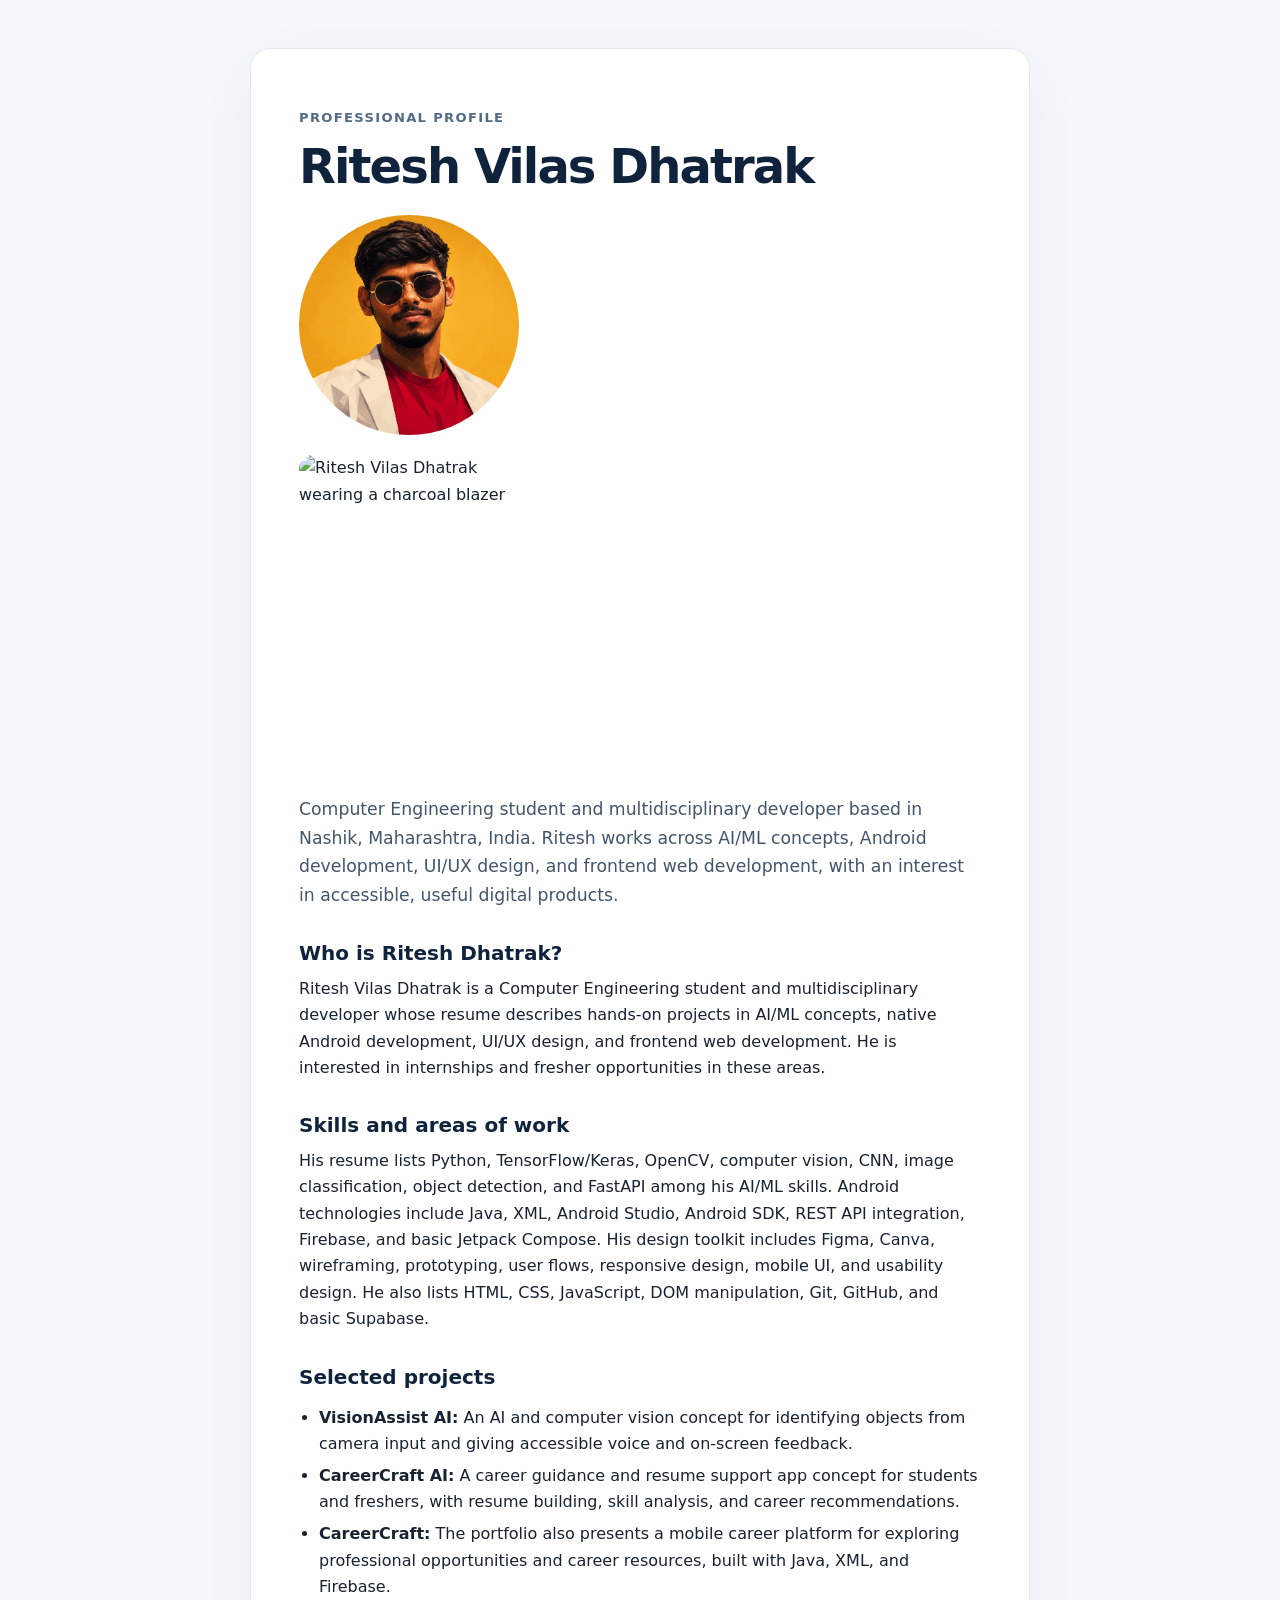
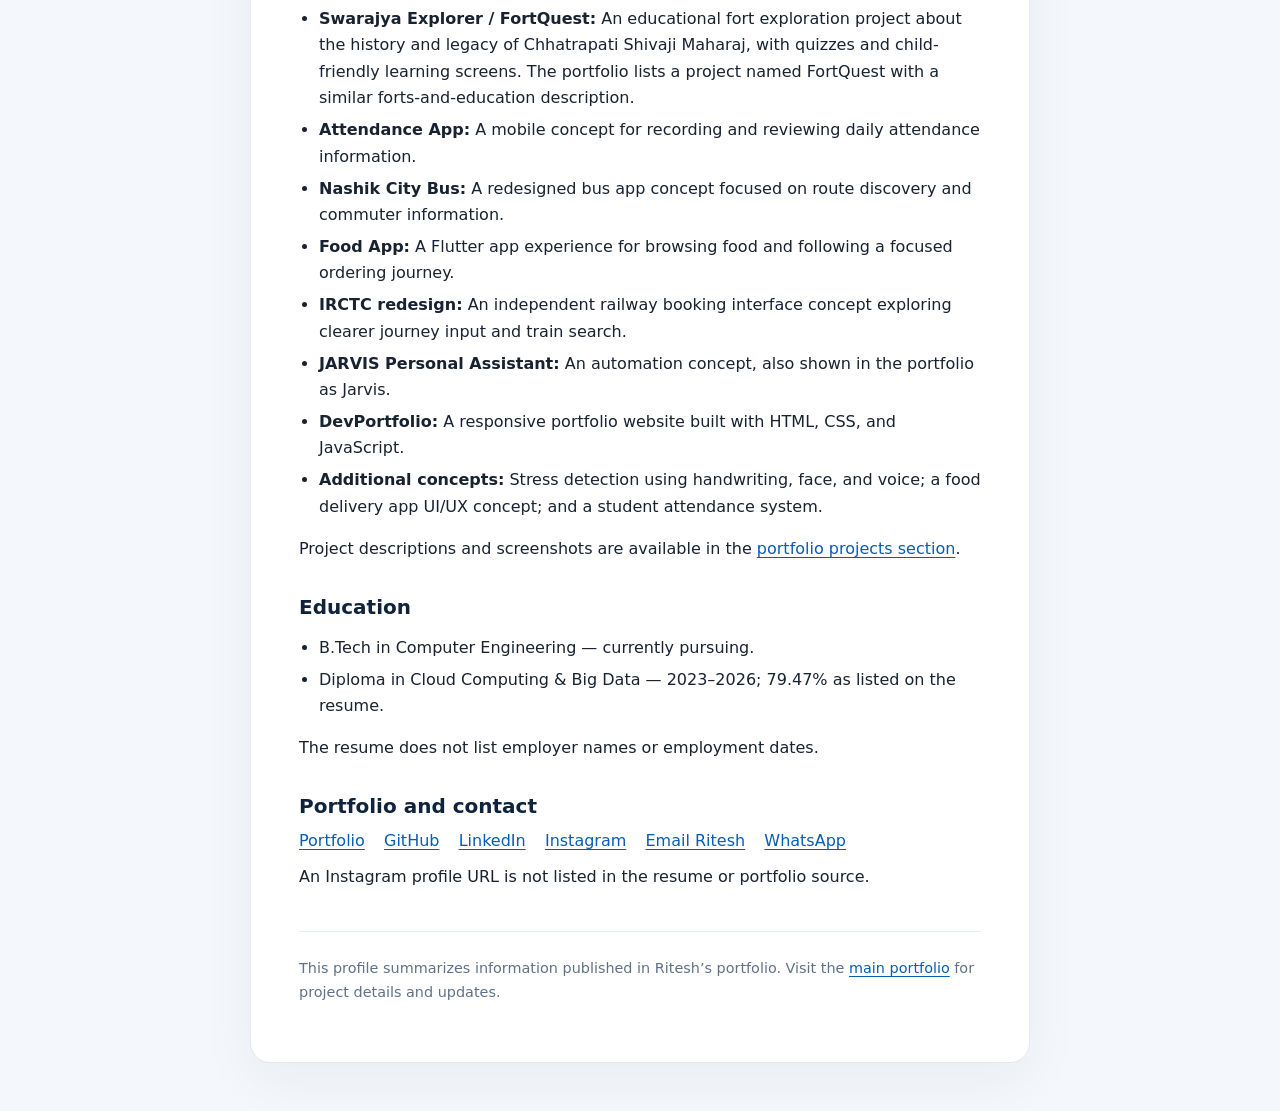
==== seo-identity.html @ d69629fd "Add files via upload" ====
﻿<!doctype html>
<html lang="en">
<head>
  <meta charset="utf-8">
  <meta name="viewport" content="width=device-width, initial-scale=1">
  <title>Ritesh Vilas Dhatrak | Android Developer &amp; UI/UX Designer</title>
  <meta name="description" content="Meet Ritesh Vilas Dhatrak, an Android and Flutter developer and UI/UX designer from Nashik, India. Explore his mobile app projects, skills and portfolio.">
  <meta name="robots" content="index, follow">
  <link rel="canonical" href="https://ritesh-portfolio-847.netlify.app/seo-identity.html">
  <meta property="og:title" content="Ritesh Vilas Dhatrak | Android Developer &amp; UI/UX Designer">
  <meta property="og:description" content="Android and Flutter development, UI/UX design, and selected mobile app projects by Ritesh Vilas Dhatrak.">
  <meta property="og:url" content="https://ritesh-portfolio-847.netlify.app/seo-identity.html">
  <meta property="og:type" content="profile">
  <meta property="og:image" content="https://ritesh-portfolio-847.netlify.app/2.png">
  <meta property="og:image:alt" content="Ritesh Vilas Dhatrak in a charcoal blazer">
  <meta property="og:image:alt" content="Portrait of Ritesh Vilas Dhatrak">
  <meta name="twitter:card" content="summary_large_image">
  <meta name="twitter:image" content="https://ritesh-portfolio-847.netlify.app/2.png">
  <meta name="twitter:image:alt" content="Portrait of Ritesh Vilas Dhatrak">
  <meta name="twitter:title" content="Ritesh Vilas Dhatrak | Android Developer &amp; UI/UX Designer">
  <meta name="twitter:description" content="Explore the skills, mobile app projects and portfolio of Ritesh Vilas Dhatrak.">
  <style>
    :root { color-scheme: light; font-family: system-ui, -apple-system, BlinkMacSystemFont, "Segoe UI", sans-serif; color: #182230; background: #f4f7fb; }
    * { box-sizing: border-box; }
    body { margin: 0; line-height: 1.65; }
    main { width: min(100% - 2rem, 780px); margin: 3rem auto; padding: clamp(1.4rem, 5vw, 3rem); background: #fff; border: 1px solid #e1e8f0; border-radius: 20px; box-shadow: 0 18px 55px #1e35500d; }
    h1, h2 { color: #10233d; line-height: 1.2; }
    h1 { margin: 0 0 .45rem; font-size: clamp(2rem, 6vw, 3rem); letter-spacing: -.04em; }
    h2 { margin: 2rem 0 .65rem; font-size: 1.25rem; }
    p { margin: .6rem 0; }
    .eyebrow { color: #536b86; font-size: .82rem; font-weight: 700; letter-spacing: .1em; text-transform: uppercase; }
    .intro { color: #43556b; font-size: 1.08rem; }
    ul { padding-left: 1.25rem; }
    li { margin: .35rem 0; }
    a { color: #075db5; text-underline-offset: .18em; }
    a:focus-visible { outline: 3px solid #73b7ff; outline-offset: 3px; }
    .links { display: flex; flex-wrap: wrap; gap: .6rem 1.2rem; }
    footer { margin-top: 2.5rem; padding-top: 1rem; border-top: 1px solid #e7edf4; color: #607187; font-size: .9rem; }
    @media (max-width: 520px) { main { margin: 1rem auto; border-radius: 14px; } }
  </style>
  <script type="application/ld+json">
  {
    "@context": "https://schema.org",
    "@type": "ProfilePage",
    "url": "https://ritesh-portfolio-847.netlify.app/seo-identity.html",
    "name": "Ritesh Vilas Dhatrak — Professional Profile",
    "mainEntity": {
      "@type": "Person",
      "@id": "https://ritesh-portfolio-847.netlify.app/#ritesh-vilas-dhatrak",
      "name": "Ritesh Vilas Dhatrak",
      "url": "https://ritesh-portfolio-847.netlify.app/",
      "jobTitle": ["AI/ML & Android Developer", "UI/UX Designer", "Frontend Developer"],
      "description": "Mobile application developer and UI/UX designer focused on Android and Flutter projects, useful digital products, and clear mobile experiences.",
      "image": [
        "https://ritesh-portfolio-847.netlify.app/uiuxprofile.png",
        "https://ritesh-portfolio-847.netlify.app/2.png"
      ],
      "email": "mailto:riteshdhatrak466@gmail.com",
      "sameAs": [
        "https://github.com/ritesh15666",
        "https://www.linkedin.com/in/ritesh-dhatrak74",
        "https://www.instagram.com/riteshdhatrak74/",
        "https://wa.me/919730023633"
      ],
      "knowsAbout": ["AI/ML concepts", "Computer vision", "Object detection", "Image classification", "Python", "TensorFlow", "Keras", "OpenCV", "CNN", "Android development", "Java", "XML", "Android Studio", "Android SDK", "REST API integration", "Firebase", "Jetpack Compose", "UI/UX design", "Figma", "Canva", "Wireframing", "Prototyping", "User flows", "Frontend development", "HTML", "CSS", "JavaScript", "Git", "GitHub", "Flutter", "Dart"]
    }
  }
  </script>
</head>
<body>
  <main>
    <header>
      <p class="eyebrow">Professional profile</p>
      <h1>Ritesh Vilas Dhatrak</h1>
      <img src="uiuxprofile.png" width="220" height="220" alt="Portrait of Ritesh Vilas Dhatrak" style="display:block;width:min(220px,55vw);height:auto;aspect-ratio:1;object-fit:cover;border-radius:50%;margin:1.25rem 0">
      <div style="display:flex;flex-wrap:wrap;gap:1rem;margin:1.25rem 0">
        <img src="2.png" width="220" height="320" alt="Ritesh Vilas Dhatrak wearing a charcoal blazer" style="display:block;width:min(220px,42vw);height:auto;object-fit:cover;border-radius:14px">
      </div>
      <p class="intro">Computer Engineering student and multidisciplinary developer based in Nashik, Maharashtra, India. Ritesh works across AI/ML concepts, Android development, UI/UX design, and frontend web development, with an interest in accessible, useful digital products.</p>
    </header>

    <section aria-labelledby="about-heading">
      <h2 id="about-heading">Who is Ritesh Dhatrak?</h2>
      <p>Ritesh Vilas Dhatrak is a Computer Engineering student and multidisciplinary developer whose resume describes hands-on projects in AI/ML concepts, native Android development, UI/UX design, and frontend web development. He is interested in internships and fresher opportunities in these areas.</p>
    </section>

    <section aria-labelledby="skills-heading">
      <h2 id="skills-heading">Skills and areas of work</h2>
      <p>His resume lists Python, TensorFlow/Keras, OpenCV, computer vision, CNN, image classification, object detection, and FastAPI among his AI/ML skills. Android technologies include Java, XML, Android Studio, Android SDK, REST API integration, Firebase, and basic Jetpack Compose. His design toolkit includes Figma, Canva, wireframing, prototyping, user flows, responsive design, mobile UI, and usability design. He also lists HTML, CSS, JavaScript, DOM manipulation, Git, GitHub, and basic Supabase.</p>
    </section>

    <section aria-labelledby="projects-heading">
      <h2 id="projects-heading">Selected projects</h2>
      <ul>
        <li><strong>VisionAssist AI:</strong> An AI and computer vision concept for identifying objects from camera input and giving accessible voice and on-screen feedback.</li>
        <li><strong>CareerCraft AI:</strong> A career guidance and resume support app concept for students and freshers, with resume building, skill analysis, and career recommendations.</li>
        <li><strong>CareerCraft:</strong> The portfolio also presents a mobile career platform for exploring professional opportunities and career resources, built with Java, XML, and Firebase.</li>
        <li><strong>Swarajya Explorer / FortQuest:</strong> An educational fort exploration project about the history and legacy of Chhatrapati Shivaji Maharaj, with quizzes and child-friendly learning screens. The portfolio lists a project named FortQuest with a similar forts-and-education description.</li>
        <li><strong>Attendance App:</strong> A mobile concept for recording and reviewing daily attendance information.</li>
        <li><strong>Nashik City Bus:</strong> A redesigned bus app concept focused on route discovery and commuter information.</li>
        <li><strong>Food App:</strong> A Flutter app experience for browsing food and following a focused ordering journey.</li>
        <li><strong>IRCTC redesign:</strong> An independent railway booking interface concept exploring clearer journey input and train search.</li>
        <li><strong>JARVIS Personal Assistant:</strong> An automation concept, also shown in the portfolio as Jarvis.</li>
        <li><strong>DevPortfolio:</strong> A responsive portfolio website built with HTML, CSS, and JavaScript.</li>
        <li><strong>Additional concepts:</strong> Stress detection using handwriting, face, and voice; a food delivery app UI/UX concept; and a student attendance system.</li>
      </ul>
      <p>Project descriptions and screenshots are available in the <a href="https://ritesh-portfolio-847.netlify.app/#projects">portfolio projects section</a>.</p>
    </section>

    <section aria-labelledby="education-heading">
      <h2 id="education-heading">Education</h2>
      <ul>
        <li>B.Tech in Computer Engineering — currently pursuing.</li>
        <li>Diploma in Cloud Computing &amp; Big Data — 2023–2026; 79.47% as listed on the resume.</li>
      </ul>
      <p>The resume does not list employer names or employment dates.</p>
    </section>

    <section aria-labelledby="links-heading">
      <h2 id="links-heading">Portfolio and contact</h2>
      <p class="links">
        <a href="https://ritesh-portfolio-847.netlify.app/">Portfolio</a>
        <a href="https://github.com/ritesh15666" rel="me">GitHub</a>
        <a href="https://www.linkedin.com/in/ritesh-dhatrak74" rel="me">LinkedIn</a>
        <a href="https://www.instagram.com/riteshdhatrak74/" rel="me">Instagram</a>
        <a href="mailto:riteshdhatrak466@gmail.com">Email Ritesh</a>
        <a href="https://wa.me/919730023633" rel="me">WhatsApp</a>
      </p>
      <p>An Instagram profile URL is not listed in the resume or portfolio source.</p>
    </section>

    <footer>
      <p>This profile summarizes information published in Ritesh’s portfolio. Visit the <a href="https://ritesh-portfolio-847.netlify.app/">main portfolio</a> for project details and updates.</p>
    </footer>
  </main>
</body>
</html>
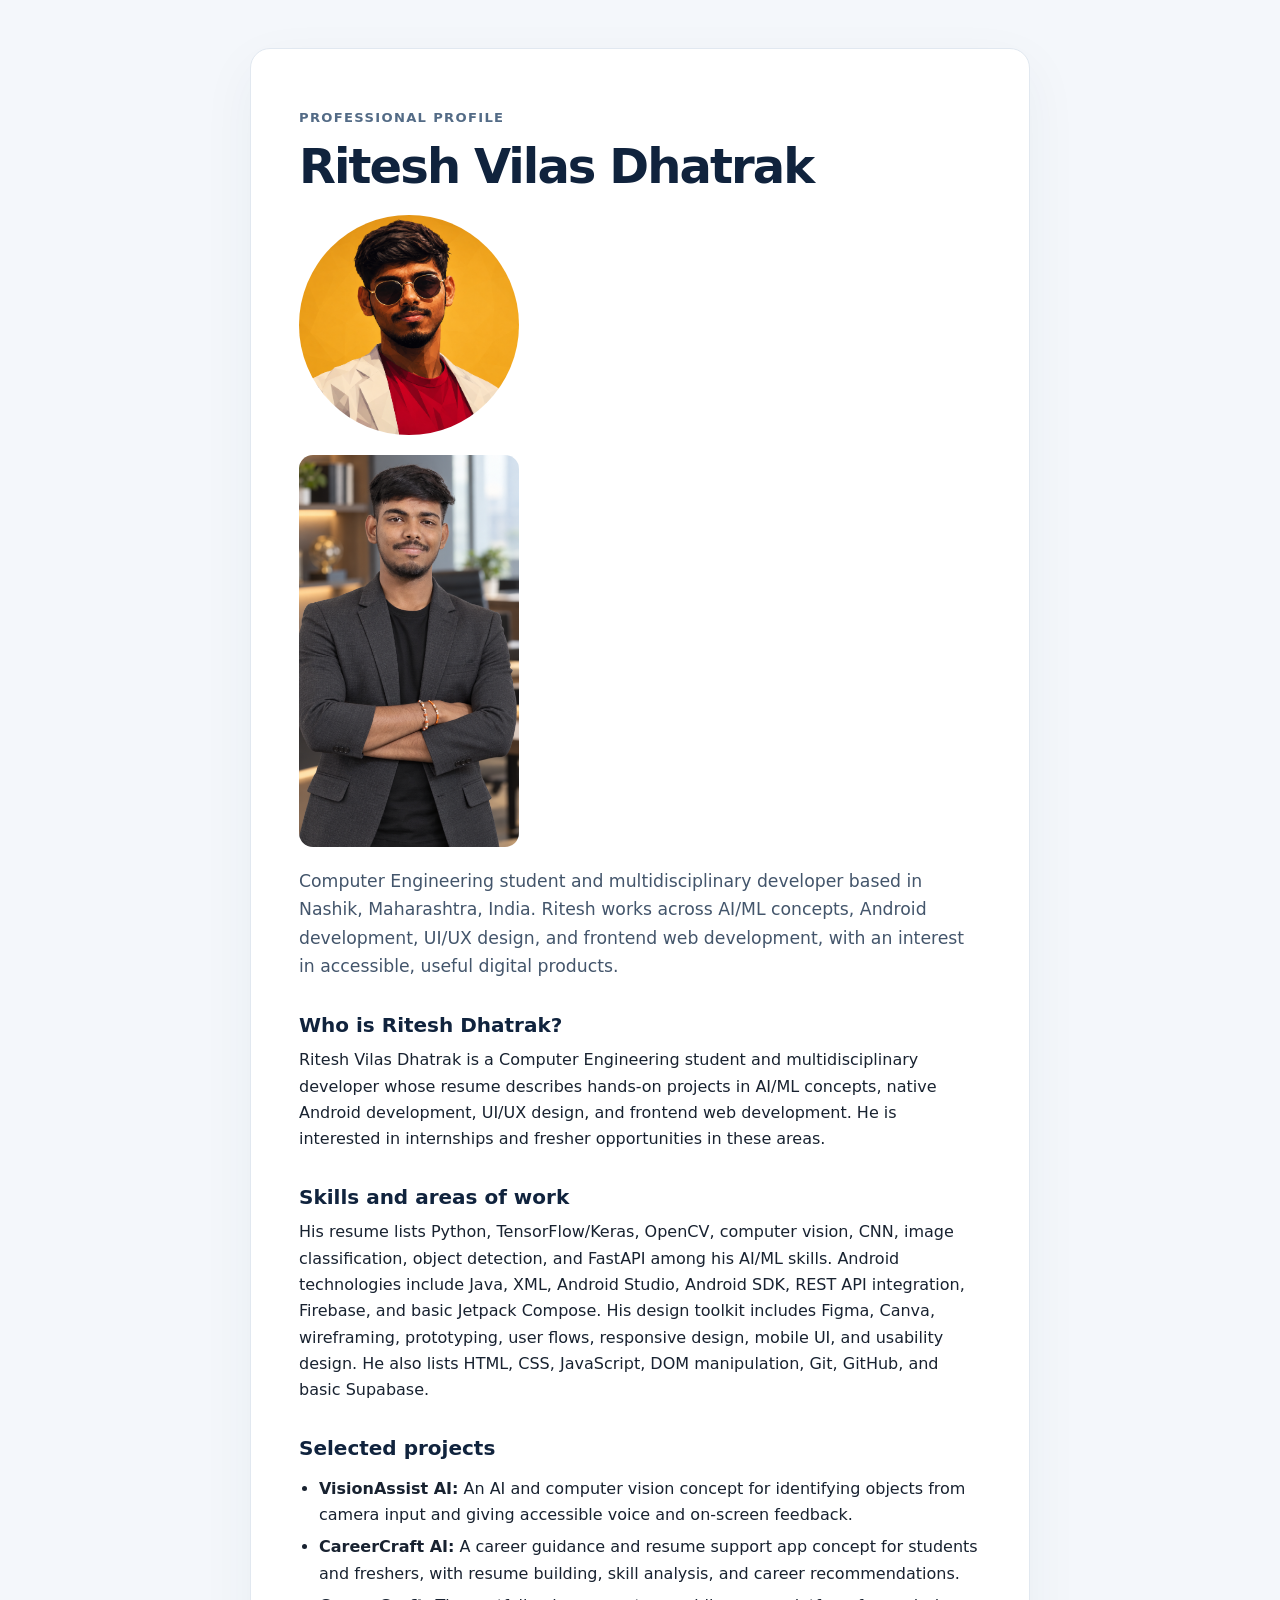
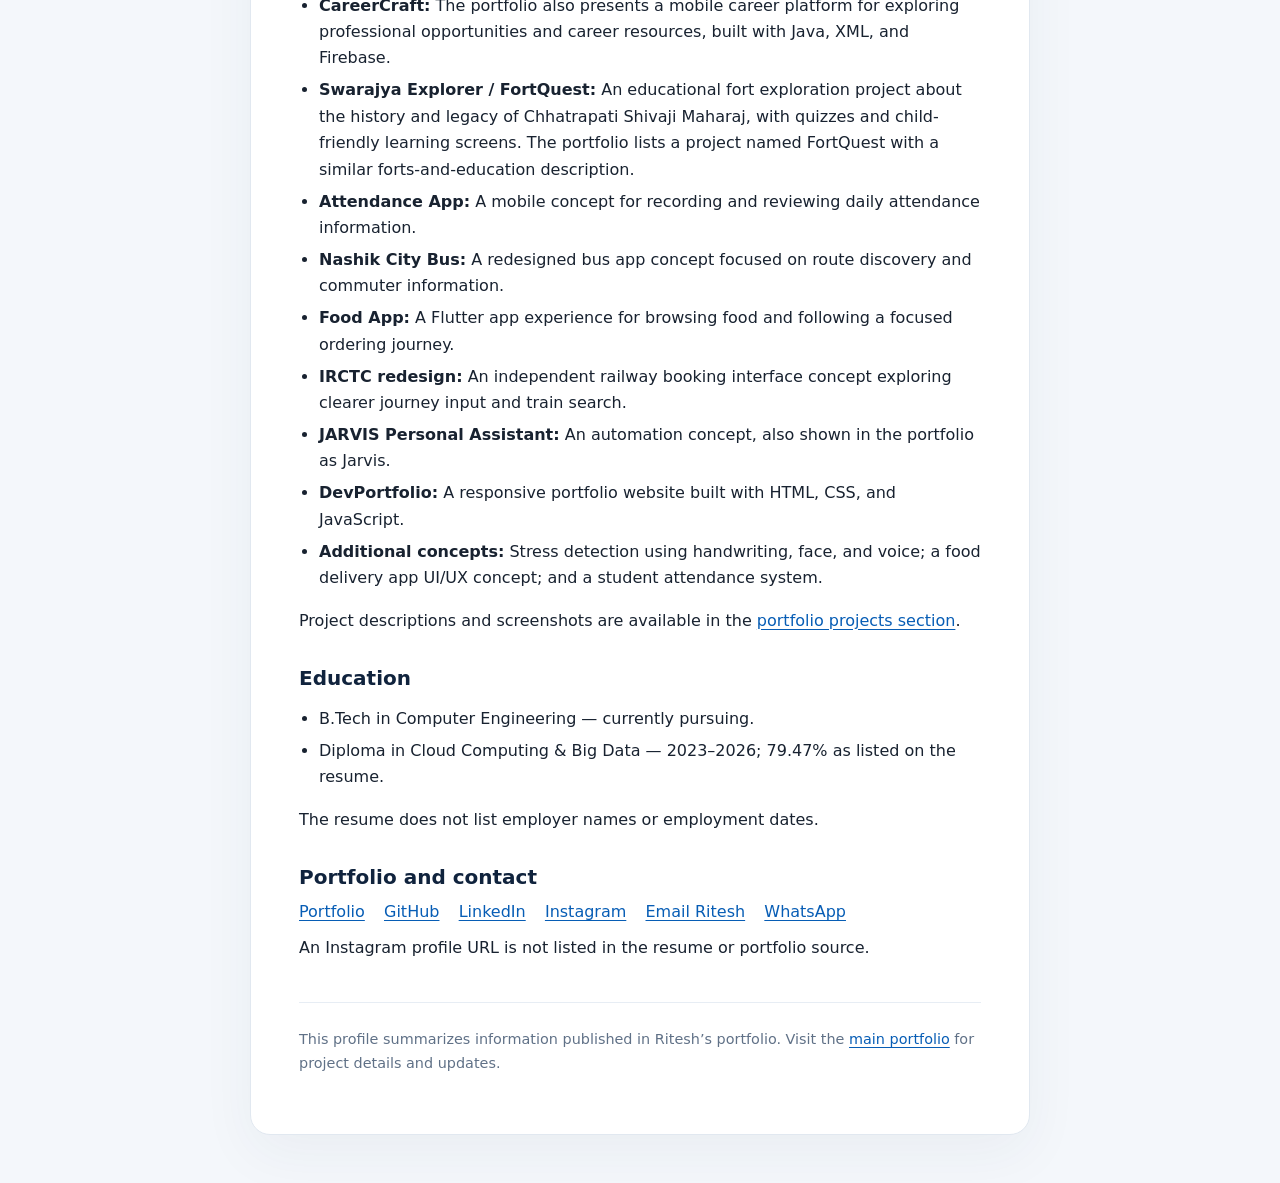
==== commit 5de1bd84: "Refactor SEO meta tags in seo-identity.html Updated Open Graph and Twitter meta tags for improved SE" ====
--- a/seo-identity.html
+++ b/seo-identity.html
@@ -1,139 +1,145 @@
-﻿<!doctype html>
-<html lang="en">
-<head>
-  <meta charset="utf-8">
-  <meta name="viewport" content="width=device-width, initial-scale=1">
-  <title>Ritesh Vilas Dhatrak | Android Developer &amp; UI/UX Designer</title>
-  <meta name="description" content="Meet Ritesh Vilas Dhatrak, an Android and Flutter developer and UI/UX designer from Nashik, India. Explore his mobile app projects, skills and portfolio.">
-  <meta name="robots" content="index, follow">
-  <link rel="canonical" href="https://ritesh-portfolio-847.netlify.app/seo-identity.html">
-  <meta property="og:title" content="Ritesh Vilas Dhatrak | Android Developer &amp; UI/UX Designer">
-  <meta property="og:description" content="Android and Flutter development, UI/UX design, and selected mobile app projects by Ritesh Vilas Dhatrak.">
-  <meta property="og:url" content="https://ritesh-portfolio-847.netlify.app/seo-identity.html">
-  <meta property="og:type" content="profile">
+<!doctype html>
+<html lang="en">
+<head>
+  <meta charset="utf-8">
+  <meta name="viewport" content="width=device-width, initial-scale=1">
+  <title>Ritesh Vilas Dhatrak | Android Developer &amp; UI/UX Designer</title>
+  <meta name="description" content="Meet Ritesh Vilas Dhatrak, an Android and Flutter developer and UI/UX designer from Nashik, India. Explore his mobile app projects, skills and portfolio.">
+  <meta name="robots" content="index, follow">
+  <link rel="canonical" href="https://ritesh-portfolio-847.netlify.app/seo-identity.html">
+  <meta property="og:title" content="Ritesh Vilas Dhatrak | Android Developer &amp; UI/UX Designer">
+  <meta property="og:description" content="Android and Flutter development, UI/UX design, and selected mobile app projects by Ritesh Vilas Dhatrak.">
+  <meta property="og:url" content="https://ritesh-portfolio-847.netlify.app/seo-identity.html">
+  <meta property="og:type" content="profile">
   <meta property="og:image" content="https://ritesh-portfolio-847.netlify.app/2.png">
-  <meta property="og:image:alt" content="Ritesh Vilas Dhatrak in a charcoal blazer">
-  <meta property="og:image:alt" content="Portrait of Ritesh Vilas Dhatrak">
+  <meta property="og:image:alt" content="Portrait of Ritesh Vilas Dhatrak wearing a charcoal blazer">
   <meta name="twitter:card" content="summary_large_image">
   <meta name="twitter:image" content="https://ritesh-portfolio-847.netlify.app/2.png">
-  <meta name="twitter:image:alt" content="Portrait of Ritesh Vilas Dhatrak">
-  <meta name="twitter:title" content="Ritesh Vilas Dhatrak | Android Developer &amp; UI/UX Designer">
-  <meta name="twitter:description" content="Explore the skills, mobile app projects and portfolio of Ritesh Vilas Dhatrak.">
-  <style>
-    :root { color-scheme: light; font-family: system-ui, -apple-system, BlinkMacSystemFont, "Segoe UI", sans-serif; color: #182230; background: #f4f7fb; }
-    * { box-sizing: border-box; }
-    body { margin: 0; line-height: 1.65; }
-    main { width: min(100% - 2rem, 780px); margin: 3rem auto; padding: clamp(1.4rem, 5vw, 3rem); background: #fff; border: 1px solid #e1e8f0; border-radius: 20px; box-shadow: 0 18px 55px #1e35500d; }
-    h1, h2 { color: #10233d; line-height: 1.2; }
-    h1 { margin: 0 0 .45rem; font-size: clamp(2rem, 6vw, 3rem); letter-spacing: -.04em; }
-    h2 { margin: 2rem 0 .65rem; font-size: 1.25rem; }
-    p { margin: .6rem 0; }
-    .eyebrow { color: #536b86; font-size: .82rem; font-weight: 700; letter-spacing: .1em; text-transform: uppercase; }
-    .intro { color: #43556b; font-size: 1.08rem; }
-    ul { padding-left: 1.25rem; }
-    li { margin: .35rem 0; }
-    a { color: #075db5; text-underline-offset: .18em; }
-    a:focus-visible { outline: 3px solid #73b7ff; outline-offset: 3px; }
-    .links { display: flex; flex-wrap: wrap; gap: .6rem 1.2rem; }
-    footer { margin-top: 2.5rem; padding-top: 1rem; border-top: 1px solid #e7edf4; color: #607187; font-size: .9rem; }
-    @media (max-width: 520px) { main { margin: 1rem auto; border-radius: 14px; } }
-  </style>
-  <script type="application/ld+json">
-  {
-    "@context": "https://schema.org",
-    "@type": "ProfilePage",
-    "url": "https://ritesh-portfolio-847.netlify.app/seo-identity.html",
-    "name": "Ritesh Vilas Dhatrak — Professional Profile",
-    "mainEntity": {
-      "@type": "Person",
-      "@id": "https://ritesh-portfolio-847.netlify.app/#ritesh-vilas-dhatrak",
-      "name": "Ritesh Vilas Dhatrak",
-      "url": "https://ritesh-portfolio-847.netlify.app/",
-      "jobTitle": ["AI/ML & Android Developer", "UI/UX Designer", "Frontend Developer"],
+  <meta name="twitter:image:alt" content="Portrait of Ritesh Vilas Dhatrak">
+  <meta name="twitter:title" content="Ritesh Vilas Dhatrak | Android Developer &amp; UI/UX Designer">
+  <meta name="twitter:description" content="Explore the skills, mobile app projects and portfolio of Ritesh Vilas Dhatrak.">
+  <style>
+    :root { color-scheme: light; font-family: system-ui, -apple-system, BlinkMacSystemFont, "Segoe UI", sans-serif; color: #182230; background: #f4f7fb; }
+    * { box-sizing: border-box; }
+    body { margin: 0; line-height: 1.65; }
+    main { width: min(100% - 2rem, 780px); margin: 3rem auto; padding: clamp(1.4rem, 5vw, 3rem); background: #fff; border: 1px solid #e1e8f0; border-radius: 20px; box-shadow: 0 18px 55px #1e35500d; }
+    h1, h2 { color: #10233d; line-height: 1.2; }
+    h1 { margin: 0 0 .45rem; font-size: clamp(2rem, 6vw, 3rem); letter-spacing: -.04em; }
+    h2 { margin: 2rem 0 .65rem; font-size: 1.25rem; }
+    p { margin: .6rem 0; }
+    .eyebrow { color: #536b86; font-size: .82rem; font-weight: 700; letter-spacing: .1em; text-transform: uppercase; }
+    .intro { color: #43556b; font-size: 1.08rem; }
+    ul { padding-left: 1.25rem; }
+    li { margin: .35rem 0; }
+    a { color: #075db5; text-underline-offset: .18em; }
+    a:focus-visible { outline: 3px solid #73b7ff; outline-offset: 3px; }
+    .links { display: flex; flex-wrap: wrap; gap: .6rem 1.2rem; }
+    footer { margin-top: 2.5rem; padding-top: 1rem; border-top: 1px solid #e7edf4; color: #607187; font-size: .9rem; }
+    @media (max-width: 520px) { main { margin: 1rem auto; border-radius: 14px; } }
+  </style>
+  <script type="application/ld+json">
+  {
+    "@context": "https://schema.org",
+    "@type": "ProfilePage",
+    "url": "https://ritesh-portfolio-847.netlify.app/seo-identity.html",
+    "name": "Ritesh Vilas Dhatrak — Professional Profile",
+    "mainEntity": {
+      "@type": "Person",
+      "@id": "https://ritesh-portfolio-847.netlify.app/#ritesh-vilas-dhatrak",
+      "name": "Ritesh Vilas Dhatrak",
+      "alternateName": "Ritesh Dhatrak",
+      "url": "https://ritesh-portfolio-847.netlify.app/",
+      "address": {
+        "@type": "PostalAddress",
+        "addressLocality": "Nashik",
+        "addressRegion": "Maharashtra",
+        "addressCountry": "IN"
+      },
+      "jobTitle": ["AI/ML & Android Developer", "UI/UX Designer", "Frontend Developer"],
       "description": "Mobile application developer and UI/UX designer focused on Android and Flutter projects, useful digital products, and clear mobile experiences.",
       "image": [
         "https://ritesh-portfolio-847.netlify.app/uiuxprofile.png",
         "https://ritesh-portfolio-847.netlify.app/2.png"
-      ],
-      "email": "mailto:riteshdhatrak466@gmail.com",
-      "sameAs": [
+      ],
+      "email": "mailto:riteshdhatrak466@gmail.com",
+      "sameAs": [
         "https://github.com/ritesh15666",
         "https://www.linkedin.com/in/ritesh-dhatrak74",
-        "https://www.instagram.com/riteshdhatrak74/",
-        "https://wa.me/919730023633"
-      ],
-      "knowsAbout": ["AI/ML concepts", "Computer vision", "Object detection", "Image classification", "Python", "TensorFlow", "Keras", "OpenCV", "CNN", "Android development", "Java", "XML", "Android Studio", "Android SDK", "REST API integration", "Firebase", "Jetpack Compose", "UI/UX design", "Figma", "Canva", "Wireframing", "Prototyping", "User flows", "Frontend development", "HTML", "CSS", "JavaScript", "Git", "GitHub", "Flutter", "Dart"]
-    }
-  }
-  </script>
-</head>
-<body>
-  <main>
-    <header>
-      <p class="eyebrow">Professional profile</p>
-      <h1>Ritesh Vilas Dhatrak</h1>
+        "https://www.instagram.com/riteshdhatrak74/",
+        "https://wa.me/919730023633"
+      ],
+      "knowsAbout": ["AI/ML concepts", "Computer vision", "Object detection", "Image classification", "Python", "TensorFlow", "Keras", "OpenCV", "CNN", "Android development", "Java", "XML", "Android Studio", "Android SDK", "REST API integration", "Firebase", "Jetpack Compose", "UI/UX design", "Figma", "Canva", "Wireframing", "Prototyping", "User flows", "Frontend development", "HTML", "CSS", "JavaScript", "Git", "GitHub", "Flutter", "Dart"]
+    }
+  }
+  </script>
+</head>
+<body>
+  <main>
+    <header>
+      <p class="eyebrow">Professional profile</p>
+      <h1>Ritesh Vilas Dhatrak</h1>
       <img src="uiuxprofile.png" width="220" height="220" alt="Portrait of Ritesh Vilas Dhatrak" style="display:block;width:min(220px,55vw);height:auto;aspect-ratio:1;object-fit:cover;border-radius:50%;margin:1.25rem 0">
       <div style="display:flex;flex-wrap:wrap;gap:1rem;margin:1.25rem 0">
         <img src="2.png" width="220" height="320" alt="Ritesh Vilas Dhatrak wearing a charcoal blazer" style="display:block;width:min(220px,42vw);height:auto;object-fit:cover;border-radius:14px">
       </div>
-      <p class="intro">Computer Engineering student and multidisciplinary developer based in Nashik, Maharashtra, India. Ritesh works across AI/ML concepts, Android development, UI/UX design, and frontend web development, with an interest in accessible, useful digital products.</p>
-    </header>
-
-    <section aria-labelledby="about-heading">
-      <h2 id="about-heading">Who is Ritesh Dhatrak?</h2>
-      <p>Ritesh Vilas Dhatrak is a Computer Engineering student and multidisciplinary developer whose resume describes hands-on projects in AI/ML concepts, native Android development, UI/UX design, and frontend web development. He is interested in internships and fresher opportunities in these areas.</p>
-    </section>
-
-    <section aria-labelledby="skills-heading">
-      <h2 id="skills-heading">Skills and areas of work</h2>
-      <p>His resume lists Python, TensorFlow/Keras, OpenCV, computer vision, CNN, image classification, object detection, and FastAPI among his AI/ML skills. Android technologies include Java, XML, Android Studio, Android SDK, REST API integration, Firebase, and basic Jetpack Compose. His design toolkit includes Figma, Canva, wireframing, prototyping, user flows, responsive design, mobile UI, and usability design. He also lists HTML, CSS, JavaScript, DOM manipulation, Git, GitHub, and basic Supabase.</p>
-    </section>
-
-    <section aria-labelledby="projects-heading">
-      <h2 id="projects-heading">Selected projects</h2>
-      <ul>
+      <p class="intro">Computer Engineering student and multidisciplinary developer based in Nashik, Maharashtra, India. Ritesh works across AI/ML concepts, Android development, UI/UX design, and frontend web development, with an interest in accessible, useful digital products.</p>
+    </header>
+
+    <section aria-labelledby="about-heading">
+      <h2 id="about-heading">Who is Ritesh Dhatrak?</h2>
+      <p>Ritesh Vilas Dhatrak is a Computer Engineering student and multidisciplinary developer whose resume describes hands-on projects in AI/ML concepts, native Android development, UI/UX design, and frontend web development. He is interested in internships and fresher opportunities in these areas.</p>
+    </section>
+
+    <section aria-labelledby="skills-heading">
+      <h2 id="skills-heading">Skills and areas of work</h2>
+      <p>His resume lists Python, TensorFlow/Keras, OpenCV, computer vision, CNN, image classification, object detection, and FastAPI among his AI/ML skills. Android technologies include Java, XML, Android Studio, Android SDK, REST API integration, Firebase, and basic Jetpack Compose. His design toolkit includes Figma, Canva, wireframing, prototyping, user flows, responsive design, mobile UI, and usability design. He also lists HTML, CSS, JavaScript, DOM manipulation, Git, GitHub, and basic Supabase.</p>
+    </section>
+
+    <section aria-labelledby="projects-heading">
+      <h2 id="projects-heading">Selected projects</h2>
+      <ul>
         <li><strong>VisionAssist AI:</strong> An AI and computer vision concept for identifying objects from camera input and giving accessible voice and on-screen feedback.</li>
         <li><strong>CareerCraft AI:</strong> A career guidance and resume support app concept for students and freshers, with resume building, skill analysis, and career recommendations.</li>
-        <li><strong>CareerCraft:</strong> The portfolio also presents a mobile career platform for exploring professional opportunities and career resources, built with Java, XML, and Firebase.</li>
-        <li><strong>Swarajya Explorer / FortQuest:</strong> An educational fort exploration project about the history and legacy of Chhatrapati Shivaji Maharaj, with quizzes and child-friendly learning screens. The portfolio lists a project named FortQuest with a similar forts-and-education description.</li>
-        <li><strong>Attendance App:</strong> A mobile concept for recording and reviewing daily attendance information.</li>
-        <li><strong>Nashik City Bus:</strong> A redesigned bus app concept focused on route discovery and commuter information.</li>
-        <li><strong>Food App:</strong> A Flutter app experience for browsing food and following a focused ordering journey.</li>
-        <li><strong>IRCTC redesign:</strong> An independent railway booking interface concept exploring clearer journey input and train search.</li>
+        <li><strong>CareerCraft:</strong> The portfolio also presents a mobile career platform for exploring professional opportunities and career resources, built with Java, XML, and Firebase.</li>
+        <li><strong>Swarajya Explorer / FortQuest:</strong> An educational fort exploration project about the history and legacy of Chhatrapati Shivaji Maharaj, with quizzes and child-friendly learning screens. The portfolio lists a project named FortQuest with a similar forts-and-education description.</li>
+        <li><strong>Attendance App:</strong> A mobile concept for recording and reviewing daily attendance information.</li>
+        <li><strong>Nashik City Bus:</strong> A redesigned bus app concept focused on route discovery and commuter information.</li>
+        <li><strong>Food App:</strong> A Flutter app experience for browsing food and following a focused ordering journey.</li>
+        <li><strong>IRCTC redesign:</strong> An independent railway booking interface concept exploring clearer journey input and train search.</li>
         <li><strong>JARVIS Personal Assistant:</strong> An automation concept, also shown in the portfolio as Jarvis.</li>
         <li><strong>DevPortfolio:</strong> A responsive portfolio website built with HTML, CSS, and JavaScript.</li>
-        <li><strong>Additional concepts:</strong> Stress detection using handwriting, face, and voice; a food delivery app UI/UX concept; and a student attendance system.</li>
-      </ul>
-      <p>Project descriptions and screenshots are available in the <a href="https://ritesh-portfolio-847.netlify.app/#projects">portfolio projects section</a>.</p>
-    </section>
-
-    <section aria-labelledby="education-heading">
-      <h2 id="education-heading">Education</h2>
-      <ul>
-        <li>B.Tech in Computer Engineering — currently pursuing.</li>
-        <li>Diploma in Cloud Computing &amp; Big Data — 2023–2026; 79.47% as listed on the resume.</li>
-      </ul>
-      <p>The resume does not list employer names or employment dates.</p>
-    </section>
-
-    <section aria-labelledby="links-heading">
-      <h2 id="links-heading">Portfolio and contact</h2>
-      <p class="links">
-        <a href="https://ritesh-portfolio-847.netlify.app/">Portfolio</a>
+        <li><strong>Additional concepts:</strong> Stress detection using handwriting, face, and voice; a food delivery app UI/UX concept; and a student attendance system.</li>
+      </ul>
+      <p>Project descriptions and screenshots are available in the <a href="https://ritesh-portfolio-847.netlify.app/#projects">portfolio projects section</a>.</p>
+    </section>
+
+    <section aria-labelledby="education-heading">
+      <h2 id="education-heading">Education</h2>
+      <ul>
+        <li>B.Tech in Computer Engineering — currently pursuing.</li>
+        <li>Diploma in Cloud Computing &amp; Big Data — 2023–2026; 79.47% as listed on the resume.</li>
+      </ul>
+      <p>The resume does not list employer names or employment dates.</p>
+    </section>
+
+    <section aria-labelledby="links-heading">
+      <h2 id="links-heading">Portfolio and contact</h2>
+      <p class="links">
+        <a href="https://ritesh-portfolio-847.netlify.app/">Portfolio</a>
         <a href="https://github.com/ritesh15666" rel="me">GitHub</a>
         <a href="https://www.linkedin.com/in/ritesh-dhatrak74" rel="me">LinkedIn</a>
-        <a href="https://www.instagram.com/riteshdhatrak74/" rel="me">Instagram</a>
-        <a href="mailto:riteshdhatrak466@gmail.com">Email Ritesh</a>
-        <a href="https://wa.me/919730023633" rel="me">WhatsApp</a>
-      </p>
-      <p>An Instagram profile URL is not listed in the resume or portfolio source.</p>
-    </section>
-
-    <footer>
-      <p>This profile summarizes information published in Ritesh’s portfolio. Visit the <a href="https://ritesh-portfolio-847.netlify.app/">main portfolio</a> for project details and updates.</p>
-    </footer>
-  </main>
-</body>
+        <a href="https://www.instagram.com/riteshdhatrak74/" rel="me">Instagram</a>
+        <a href="mailto:riteshdhatrak466@gmail.com">Email Ritesh</a>
+        <a href="https://wa.me/919730023633" rel="me">WhatsApp</a>
+      </p>
+      <p>An Instagram profile URL is not listed in the resume or portfolio source.</p>
+    </section>
+
+    <footer>
+      <p>This profile summarizes information published in Ritesh’s portfolio. Visit the <a href="https://ritesh-portfolio-847.netlify.app/">main portfolio</a> for project details and updates.</p>
+    </footer>
+  </main>
+</body>
 </html>
 
 
@@ -143,3 +149,5 @@
 
 
 
+
+
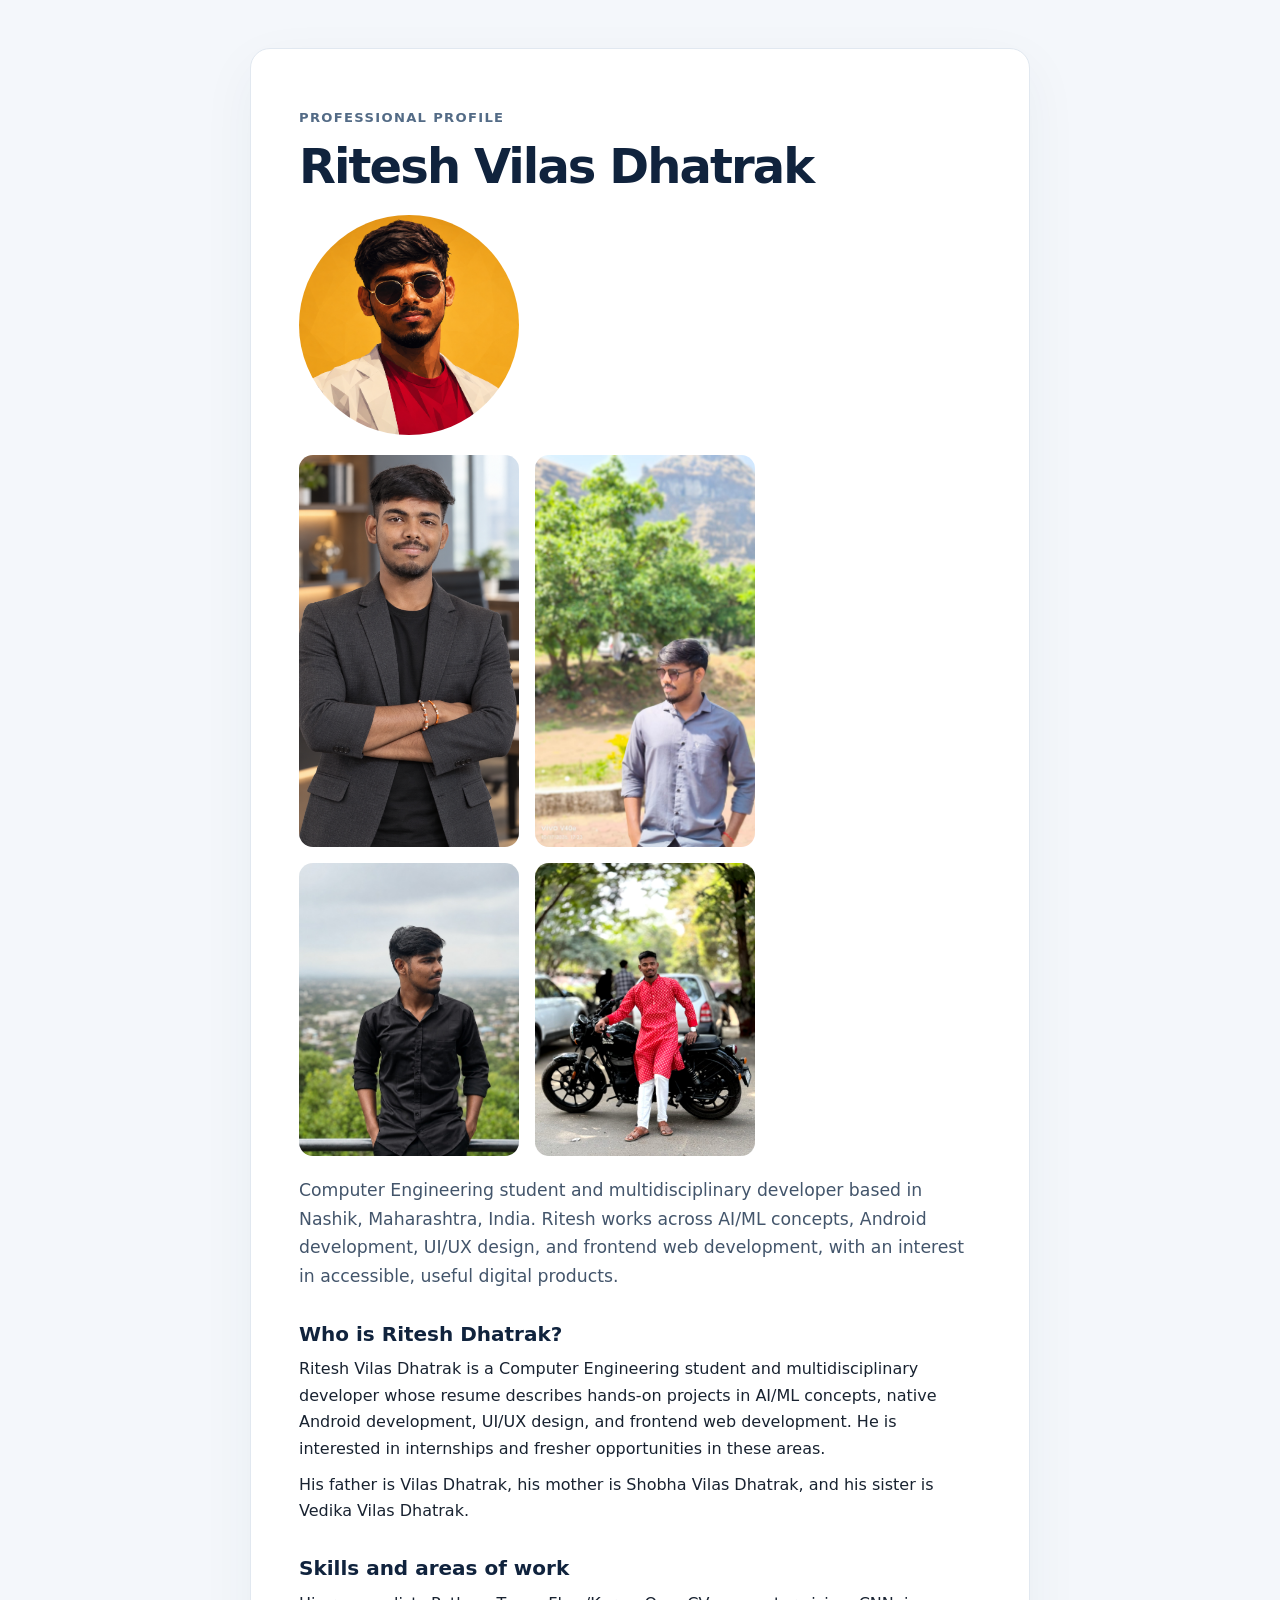
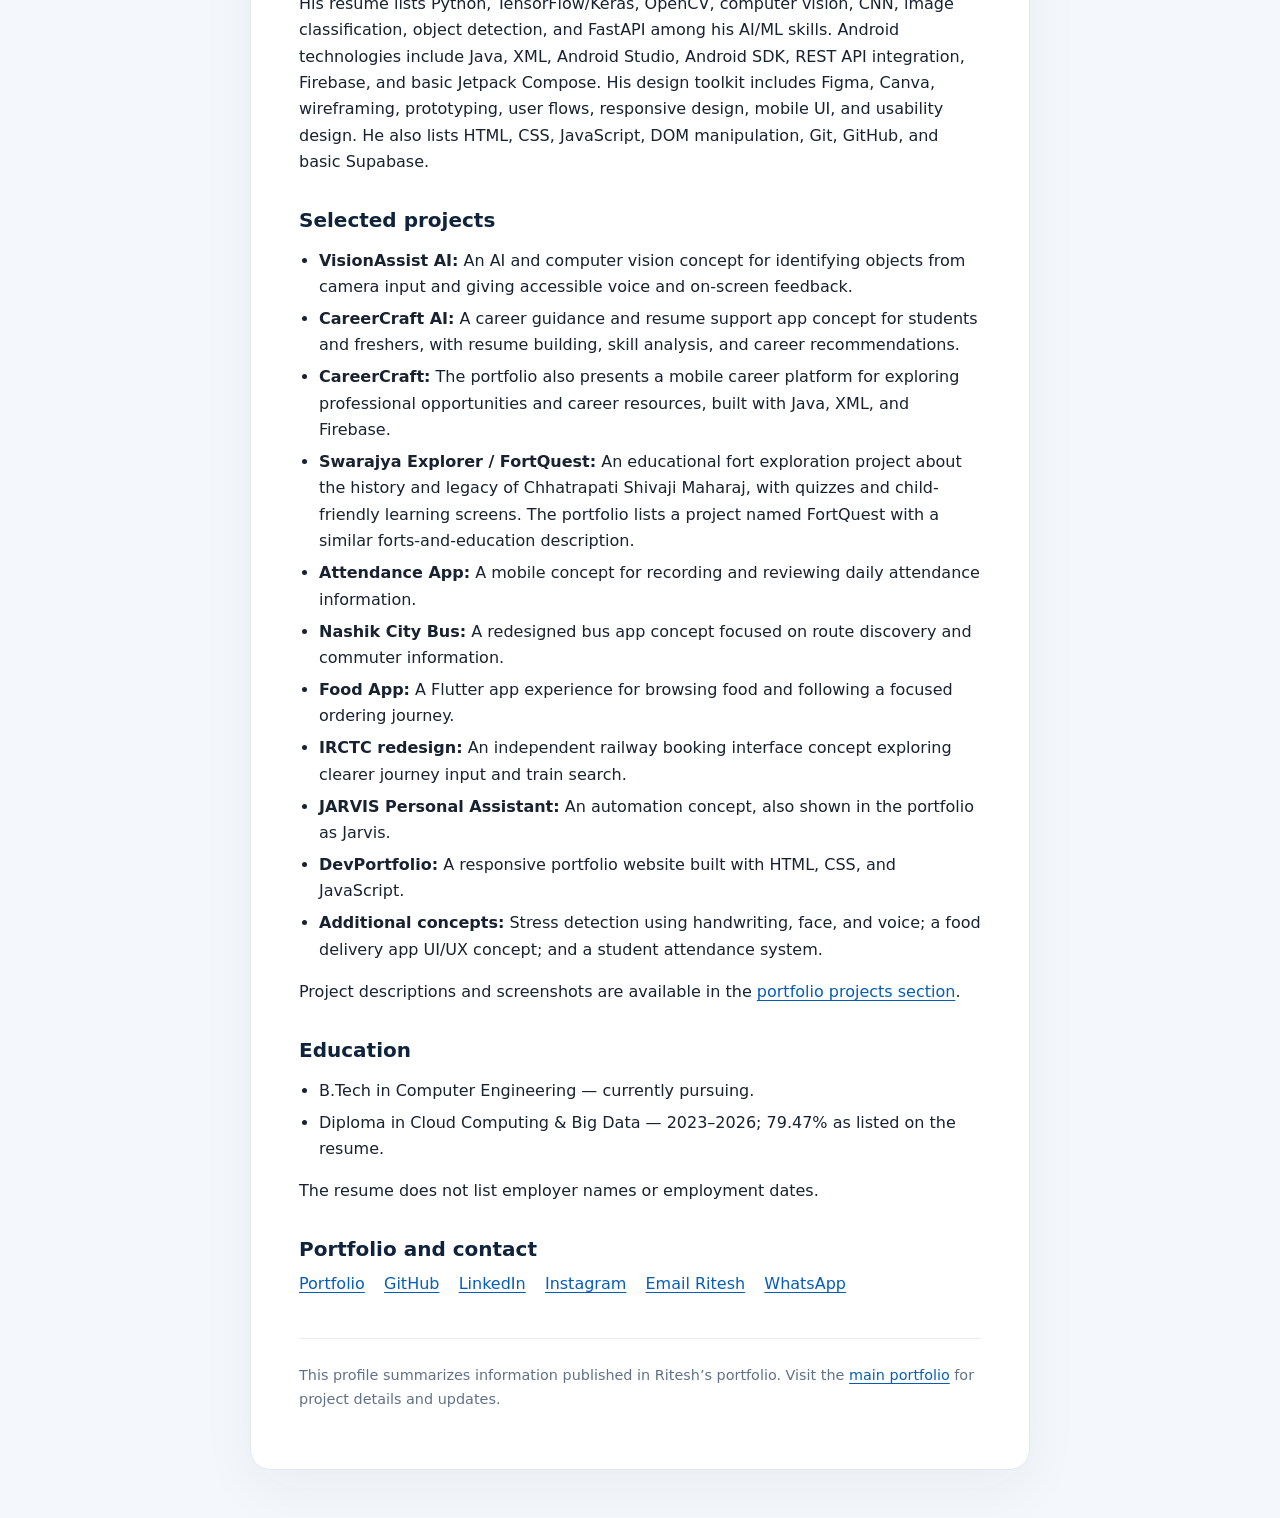
==== commit 7399f911: "Add files via upload" ====
--- a/seo-identity.html
+++ b/seo-identity.html
@@ -1,51 +1,59 @@
-<!doctype html>
-<html lang="en">
-<head>
-  <meta charset="utf-8">
-  <meta name="viewport" content="width=device-width, initial-scale=1">
-  <title>Ritesh Vilas Dhatrak | Android Developer &amp; UI/UX Designer</title>
-  <meta name="description" content="Meet Ritesh Vilas Dhatrak, an Android and Flutter developer and UI/UX designer from Nashik, India. Explore his mobile app projects, skills and portfolio.">
-  <meta name="robots" content="index, follow">
-  <link rel="canonical" href="https://ritesh-portfolio-847.netlify.app/seo-identity.html">
-  <meta property="og:title" content="Ritesh Vilas Dhatrak | Android Developer &amp; UI/UX Designer">
-  <meta property="og:description" content="Android and Flutter development, UI/UX design, and selected mobile app projects by Ritesh Vilas Dhatrak.">
-  <meta property="og:url" content="https://ritesh-portfolio-847.netlify.app/seo-identity.html">
-  <meta property="og:type" content="profile">
+﻿<!doctype html>
+<html lang="en">
+<head>
+  <meta charset="utf-8">
+  <meta name="viewport" content="width=device-width, initial-scale=1">
+  <title>Ritesh Vilas Dhatrak | Android Developer &amp; UI/UX Designer</title>
+  <meta name="description" content="Meet Ritesh Vilas Dhatrak, an Android and Flutter developer and UI/UX designer from Nashik, India. Explore his mobile app projects, skills and portfolio.">
+  <meta name="robots" content="index, follow">
+  <link rel="canonical" href="https://ritesh-portfolio-847.netlify.app/seo-identity.html">
+  <meta property="og:title" content="Ritesh Vilas Dhatrak | Android Developer &amp; UI/UX Designer">
+  <meta property="og:description" content="Android and Flutter development, UI/UX design, and selected mobile app projects by Ritesh Vilas Dhatrak.">
+  <meta property="og:url" content="https://ritesh-portfolio-847.netlify.app/seo-identity.html">
+  <meta property="og:type" content="profile">
   <meta property="og:image" content="https://ritesh-portfolio-847.netlify.app/2.png">
   <meta property="og:image:alt" content="Portrait of Ritesh Vilas Dhatrak wearing a charcoal blazer">
+  <meta property="og:image" content="https://ritesh-portfolio-847.netlify.app/3.jpeg">
+  <meta property="og:image:alt" content="Portrait of Ritesh Vilas Dhatrak">
+  <meta property="og:image" content="https://ritesh-portfolio-847.netlify.app/4.jpeg">
+  <meta property="og:image:alt" content="Portrait of Ritesh Vilas Dhatrak">
+  <meta property="og:image" content="https://ritesh-portfolio-847.netlify.app/5.jpeg">
+  <meta property="og:image:alt" content="Portrait of Ritesh Vilas Dhatrak">
+  <meta property="og:image" content="https://ritesh-portfolio-847.netlify.app/uiuxprofile.png">
+  <meta property="og:image:alt" content="Portrait of Ritesh Vilas Dhatrak">
   <meta name="twitter:card" content="summary_large_image">
   <meta name="twitter:image" content="https://ritesh-portfolio-847.netlify.app/2.png">
-  <meta name="twitter:image:alt" content="Portrait of Ritesh Vilas Dhatrak">
-  <meta name="twitter:title" content="Ritesh Vilas Dhatrak | Android Developer &amp; UI/UX Designer">
-  <meta name="twitter:description" content="Explore the skills, mobile app projects and portfolio of Ritesh Vilas Dhatrak.">
-  <style>
-    :root { color-scheme: light; font-family: system-ui, -apple-system, BlinkMacSystemFont, "Segoe UI", sans-serif; color: #182230; background: #f4f7fb; }
-    * { box-sizing: border-box; }
-    body { margin: 0; line-height: 1.65; }
-    main { width: min(100% - 2rem, 780px); margin: 3rem auto; padding: clamp(1.4rem, 5vw, 3rem); background: #fff; border: 1px solid #e1e8f0; border-radius: 20px; box-shadow: 0 18px 55px #1e35500d; }
-    h1, h2 { color: #10233d; line-height: 1.2; }
-    h1 { margin: 0 0 .45rem; font-size: clamp(2rem, 6vw, 3rem); letter-spacing: -.04em; }
-    h2 { margin: 2rem 0 .65rem; font-size: 1.25rem; }
-    p { margin: .6rem 0; }
-    .eyebrow { color: #536b86; font-size: .82rem; font-weight: 700; letter-spacing: .1em; text-transform: uppercase; }
-    .intro { color: #43556b; font-size: 1.08rem; }
-    ul { padding-left: 1.25rem; }
-    li { margin: .35rem 0; }
-    a { color: #075db5; text-underline-offset: .18em; }
-    a:focus-visible { outline: 3px solid #73b7ff; outline-offset: 3px; }
-    .links { display: flex; flex-wrap: wrap; gap: .6rem 1.2rem; }
-    footer { margin-top: 2.5rem; padding-top: 1rem; border-top: 1px solid #e7edf4; color: #607187; font-size: .9rem; }
-    @media (max-width: 520px) { main { margin: 1rem auto; border-radius: 14px; } }
-  </style>
-  <script type="application/ld+json">
-  {
-    "@context": "https://schema.org",
-    "@type": "ProfilePage",
-    "url": "https://ritesh-portfolio-847.netlify.app/seo-identity.html",
-    "name": "Ritesh Vilas Dhatrak — Professional Profile",
-    "mainEntity": {
-      "@type": "Person",
-      "@id": "https://ritesh-portfolio-847.netlify.app/#ritesh-vilas-dhatrak",
+  <meta name="twitter:image:alt" content="Portrait of Ritesh Vilas Dhatrak">
+  <meta name="twitter:title" content="Ritesh Vilas Dhatrak | Android Developer &amp; UI/UX Designer">
+  <meta name="twitter:description" content="Explore the skills, mobile app projects and portfolio of Ritesh Vilas Dhatrak.">
+  <style>
+    :root { color-scheme: light; font-family: system-ui, -apple-system, BlinkMacSystemFont, "Segoe UI", sans-serif; color: #182230; background: #f4f7fb; }
+    * { box-sizing: border-box; }
+    body { margin: 0; line-height: 1.65; }
+    main { width: min(100% - 2rem, 780px); margin: 3rem auto; padding: clamp(1.4rem, 5vw, 3rem); background: #fff; border: 1px solid #e1e8f0; border-radius: 20px; box-shadow: 0 18px 55px #1e35500d; }
+    h1, h2 { color: #10233d; line-height: 1.2; }
+    h1 { margin: 0 0 .45rem; font-size: clamp(2rem, 6vw, 3rem); letter-spacing: -.04em; }
+    h2 { margin: 2rem 0 .65rem; font-size: 1.25rem; }
+    p { margin: .6rem 0; }
+    .eyebrow { color: #536b86; font-size: .82rem; font-weight: 700; letter-spacing: .1em; text-transform: uppercase; }
+    .intro { color: #43556b; font-size: 1.08rem; }
+    ul { padding-left: 1.25rem; }
+    li { margin: .35rem 0; }
+    a { color: #075db5; text-underline-offset: .18em; }
+    a:focus-visible { outline: 3px solid #73b7ff; outline-offset: 3px; }
+    .links { display: flex; flex-wrap: wrap; gap: .6rem 1.2rem; }
+    footer { margin-top: 2.5rem; padding-top: 1rem; border-top: 1px solid #e7edf4; color: #607187; font-size: .9rem; }
+    @media (max-width: 520px) { main { margin: 1rem auto; border-radius: 14px; } }
+  </style>
+  <script type="application/ld+json">
+  {
+    "@context": "https://schema.org",
+    "@type": "ProfilePage",
+    "url": "https://ritesh-portfolio-847.netlify.app/seo-identity.html",
+    "name": "Ritesh Vilas Dhatrak — Professional Profile",
+    "mainEntity": {
+      "@type": "Person",
+      "@id": "https://ritesh-portfolio-847.netlify.app/#ritesh-vilas-dhatrak",
       "name": "Ritesh Vilas Dhatrak",
       "alternateName": "Ritesh Dhatrak",
       "url": "https://ritesh-portfolio-847.netlify.app/",
@@ -54,92 +62,98 @@
         "addressLocality": "Nashik",
         "addressRegion": "Maharashtra",
         "addressCountry": "IN"
-      },
-      "jobTitle": ["AI/ML & Android Developer", "UI/UX Designer", "Frontend Developer"],
+      },
+      "jobTitle": ["AI/ML & Android Developer", "UI/UX Designer", "Frontend Developer"],
       "description": "Mobile application developer and UI/UX designer focused on Android and Flutter projects, useful digital products, and clear mobile experiences.",
       "image": [
         "https://ritesh-portfolio-847.netlify.app/uiuxprofile.png",
-        "https://ritesh-portfolio-847.netlify.app/2.png"
-      ],
-      "email": "mailto:riteshdhatrak466@gmail.com",
-      "sameAs": [
+        "https://ritesh-portfolio-847.netlify.app/2.png",
+        "https://ritesh-portfolio-847.netlify.app/3.jpeg",
+        "https://ritesh-portfolio-847.netlify.app/4.jpeg",
+        "https://ritesh-portfolio-847.netlify.app/5.jpeg"
+      ],
+      "email": "mailto:riteshdhatrak466@gmail.com",
+      "sameAs": [
         "https://github.com/ritesh15666",
         "https://www.linkedin.com/in/ritesh-dhatrak74",
-        "https://www.instagram.com/riteshdhatrak74/",
-        "https://wa.me/919730023633"
-      ],
-      "knowsAbout": ["AI/ML concepts", "Computer vision", "Object detection", "Image classification", "Python", "TensorFlow", "Keras", "OpenCV", "CNN", "Android development", "Java", "XML", "Android Studio", "Android SDK", "REST API integration", "Firebase", "Jetpack Compose", "UI/UX design", "Figma", "Canva", "Wireframing", "Prototyping", "User flows", "Frontend development", "HTML", "CSS", "JavaScript", "Git", "GitHub", "Flutter", "Dart"]
-    }
-  }
-  </script>
-</head>
-<body>
-  <main>
-    <header>
-      <p class="eyebrow">Professional profile</p>
-      <h1>Ritesh Vilas Dhatrak</h1>
+        "https://www.instagram.com/riteshdhatrak74/?__pwa=1#",
+        "https://wa.me/919730023633"
+      ],
+      "knowsAbout": ["AI/ML concepts", "Computer vision", "Object detection", "Image classification", "Python", "TensorFlow", "Keras", "OpenCV", "CNN", "Android development", "Java", "XML", "Android Studio", "Android SDK", "REST API integration", "Firebase", "Jetpack Compose", "UI/UX design", "Figma", "Canva", "Wireframing", "Prototyping", "User flows", "Frontend development", "HTML", "CSS", "JavaScript", "Git", "GitHub", "Flutter", "Dart"]
+    }
+  }
+  </script>
+</head>
+<body>
+  <main>
+    <header>
+      <p class="eyebrow">Professional profile</p>
+      <h1>Ritesh Vilas Dhatrak</h1>
       <img src="uiuxprofile.png" width="220" height="220" alt="Portrait of Ritesh Vilas Dhatrak" style="display:block;width:min(220px,55vw);height:auto;aspect-ratio:1;object-fit:cover;border-radius:50%;margin:1.25rem 0">
       <div style="display:flex;flex-wrap:wrap;gap:1rem;margin:1.25rem 0">
         <img src="2.png" width="220" height="320" alt="Ritesh Vilas Dhatrak wearing a charcoal blazer" style="display:block;width:min(220px,42vw);height:auto;object-fit:cover;border-radius:14px">
+        <img src="3.jpeg" alt="Portrait of Ritesh Vilas Dhatrak" loading="lazy" style="display:block;width:min(220px,42vw);height:auto;object-fit:cover;border-radius:14px">
+        <img src="4.jpeg" alt="Portrait of Ritesh Vilas Dhatrak" loading="lazy" style="display:block;width:min(220px,42vw);height:auto;object-fit:cover;border-radius:14px">
+        <img src="5.jpeg" alt="Portrait of Ritesh Vilas Dhatrak" loading="lazy" style="display:block;width:min(220px,42vw);height:auto;object-fit:cover;border-radius:14px">
       </div>
-      <p class="intro">Computer Engineering student and multidisciplinary developer based in Nashik, Maharashtra, India. Ritesh works across AI/ML concepts, Android development, UI/UX design, and frontend web development, with an interest in accessible, useful digital products.</p>
-    </header>
-
-    <section aria-labelledby="about-heading">
-      <h2 id="about-heading">Who is Ritesh Dhatrak?</h2>
-      <p>Ritesh Vilas Dhatrak is a Computer Engineering student and multidisciplinary developer whose resume describes hands-on projects in AI/ML concepts, native Android development, UI/UX design, and frontend web development. He is interested in internships and fresher opportunities in these areas.</p>
-    </section>
-
-    <section aria-labelledby="skills-heading">
-      <h2 id="skills-heading">Skills and areas of work</h2>
-      <p>His resume lists Python, TensorFlow/Keras, OpenCV, computer vision, CNN, image classification, object detection, and FastAPI among his AI/ML skills. Android technologies include Java, XML, Android Studio, Android SDK, REST API integration, Firebase, and basic Jetpack Compose. His design toolkit includes Figma, Canva, wireframing, prototyping, user flows, responsive design, mobile UI, and usability design. He also lists HTML, CSS, JavaScript, DOM manipulation, Git, GitHub, and basic Supabase.</p>
-    </section>
-
-    <section aria-labelledby="projects-heading">
-      <h2 id="projects-heading">Selected projects</h2>
-      <ul>
+      <p class="intro">Computer Engineering student and multidisciplinary developer based in Nashik, Maharashtra, India. Ritesh works across AI/ML concepts, Android development, UI/UX design, and frontend web development, with an interest in accessible, useful digital products.</p>
+    </header>
+
+    <section aria-labelledby="about-heading">
+      <h2 id="about-heading">Who is Ritesh Dhatrak?</h2>
+      <p>Ritesh Vilas Dhatrak is a Computer Engineering student and multidisciplinary developer whose resume describes hands-on projects in AI/ML concepts, native Android development, UI/UX design, and frontend web development. He is interested in internships and fresher opportunities in these areas.</p>
+      <p>His father is Vilas Dhatrak, his mother is Shobha Vilas Dhatrak, and his sister is Vedika Vilas Dhatrak.</p>
+    </section>
+
+    <section aria-labelledby="skills-heading">
+      <h2 id="skills-heading">Skills and areas of work</h2>
+      <p>His resume lists Python, TensorFlow/Keras, OpenCV, computer vision, CNN, image classification, object detection, and FastAPI among his AI/ML skills. Android technologies include Java, XML, Android Studio, Android SDK, REST API integration, Firebase, and basic Jetpack Compose. His design toolkit includes Figma, Canva, wireframing, prototyping, user flows, responsive design, mobile UI, and usability design. He also lists HTML, CSS, JavaScript, DOM manipulation, Git, GitHub, and basic Supabase.</p>
+    </section>
+
+    <section aria-labelledby="projects-heading">
+      <h2 id="projects-heading">Selected projects</h2>
+      <ul>
         <li><strong>VisionAssist AI:</strong> An AI and computer vision concept for identifying objects from camera input and giving accessible voice and on-screen feedback.</li>
         <li><strong>CareerCraft AI:</strong> A career guidance and resume support app concept for students and freshers, with resume building, skill analysis, and career recommendations.</li>
-        <li><strong>CareerCraft:</strong> The portfolio also presents a mobile career platform for exploring professional opportunities and career resources, built with Java, XML, and Firebase.</li>
-        <li><strong>Swarajya Explorer / FortQuest:</strong> An educational fort exploration project about the history and legacy of Chhatrapati Shivaji Maharaj, with quizzes and child-friendly learning screens. The portfolio lists a project named FortQuest with a similar forts-and-education description.</li>
-        <li><strong>Attendance App:</strong> A mobile concept for recording and reviewing daily attendance information.</li>
-        <li><strong>Nashik City Bus:</strong> A redesigned bus app concept focused on route discovery and commuter information.</li>
-        <li><strong>Food App:</strong> A Flutter app experience for browsing food and following a focused ordering journey.</li>
-        <li><strong>IRCTC redesign:</strong> An independent railway booking interface concept exploring clearer journey input and train search.</li>
+        <li><strong>CareerCraft:</strong> The portfolio also presents a mobile career platform for exploring professional opportunities and career resources, built with Java, XML, and Firebase.</li>
+        <li><strong>Swarajya Explorer / FortQuest:</strong> An educational fort exploration project about the history and legacy of Chhatrapati Shivaji Maharaj, with quizzes and child-friendly learning screens. The portfolio lists a project named FortQuest with a similar forts-and-education description.</li>
+        <li><strong>Attendance App:</strong> A mobile concept for recording and reviewing daily attendance information.</li>
+        <li><strong>Nashik City Bus:</strong> A redesigned bus app concept focused on route discovery and commuter information.</li>
+        <li><strong>Food App:</strong> A Flutter app experience for browsing food and following a focused ordering journey.</li>
+        <li><strong>IRCTC redesign:</strong> An independent railway booking interface concept exploring clearer journey input and train search.</li>
         <li><strong>JARVIS Personal Assistant:</strong> An automation concept, also shown in the portfolio as Jarvis.</li>
         <li><strong>DevPortfolio:</strong> A responsive portfolio website built with HTML, CSS, and JavaScript.</li>
-        <li><strong>Additional concepts:</strong> Stress detection using handwriting, face, and voice; a food delivery app UI/UX concept; and a student attendance system.</li>
-      </ul>
-      <p>Project descriptions and screenshots are available in the <a href="https://ritesh-portfolio-847.netlify.app/#projects">portfolio projects section</a>.</p>
-    </section>
-
-    <section aria-labelledby="education-heading">
-      <h2 id="education-heading">Education</h2>
-      <ul>
-        <li>B.Tech in Computer Engineering — currently pursuing.</li>
-        <li>Diploma in Cloud Computing &amp; Big Data — 2023–2026; 79.47% as listed on the resume.</li>
-      </ul>
-      <p>The resume does not list employer names or employment dates.</p>
-    </section>
-
-    <section aria-labelledby="links-heading">
-      <h2 id="links-heading">Portfolio and contact</h2>
-      <p class="links">
-        <a href="https://ritesh-portfolio-847.netlify.app/">Portfolio</a>
+        <li><strong>Additional concepts:</strong> Stress detection using handwriting, face, and voice; a food delivery app UI/UX concept; and a student attendance system.</li>
+      </ul>
+      <p>Project descriptions and screenshots are available in the <a href="https://ritesh-portfolio-847.netlify.app/#projects">portfolio projects section</a>.</p>
+    </section>
+
+    <section aria-labelledby="education-heading">
+      <h2 id="education-heading">Education</h2>
+      <ul>
+        <li>B.Tech in Computer Engineering — currently pursuing.</li>
+        <li>Diploma in Cloud Computing &amp; Big Data — 2023–2026; 79.47% as listed on the resume.</li>
+      </ul>
+      <p>The resume does not list employer names or employment dates.</p>
+    </section>
+
+    <section aria-labelledby="links-heading">
+      <h2 id="links-heading">Portfolio and contact</h2>
+      <p class="links">
+        <a href="https://ritesh-portfolio-847.netlify.app/">Portfolio</a>
         <a href="https://github.com/ritesh15666" rel="me">GitHub</a>
         <a href="https://www.linkedin.com/in/ritesh-dhatrak74" rel="me">LinkedIn</a>
-        <a href="https://www.instagram.com/riteshdhatrak74/" rel="me">Instagram</a>
-        <a href="mailto:riteshdhatrak466@gmail.com">Email Ritesh</a>
-        <a href="https://wa.me/919730023633" rel="me">WhatsApp</a>
-      </p>
-      <p>An Instagram profile URL is not listed in the resume or portfolio source.</p>
-    </section>
-
-    <footer>
-      <p>This profile summarizes information published in Ritesh’s portfolio. Visit the <a href="https://ritesh-portfolio-847.netlify.app/">main portfolio</a> for project details and updates.</p>
-    </footer>
-  </main>
-</body>
+        <a href="https://www.instagram.com/riteshdhatrak74/?__pwa=1#" rel="me">Instagram</a>
+        <a href="mailto:riteshdhatrak466@gmail.com">Email Ritesh</a>
+        <a href="https://wa.me/919730023633" rel="me">WhatsApp</a>
+      </p>
+    </section>
+
+    <footer>
+      <p>This profile summarizes information published in Ritesh’s portfolio. Visit the <a href="https://ritesh-portfolio-847.netlify.app/">main portfolio</a> for project details and updates.</p>
+    </footer>
+  </main>
+</body>
 </html>
 
 
